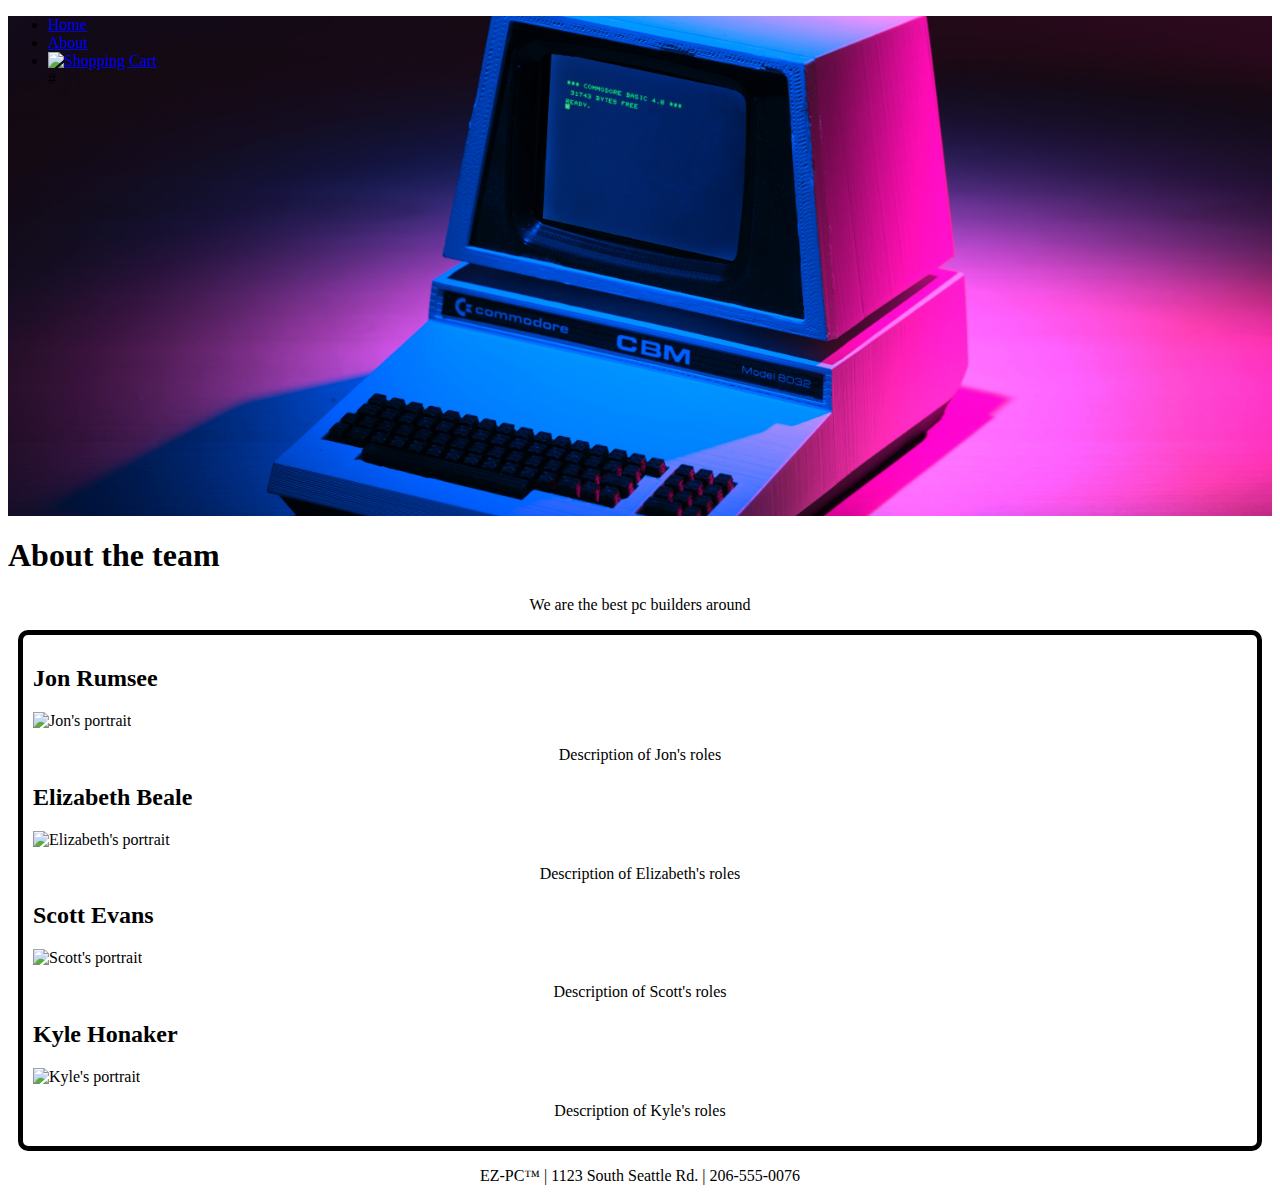
==== aboutUs.html @ 0cea836c "Merge branch 'aboutUsFramework' of https://github.com/It-s-not-a-bug-it-s-a-feature/EZ-PC-Shopper in" ====
<!DOCTYPE html>
<html lang="en">

<head>
  <meta charset="UTF-8">
  <meta http-equiv="X-UA-Compatible" content="IE=edge">
  <meta name="viewport" content="width=device-width, initial-scale=1.0">
  <link rel="stylesheet" href="css/style.css">
  <title>EZ PC | About us</title>
</head>

<body>
<!--Header-->
<header>
  <nav>
    <ul>
      <li><a href="#">Home</a></li>
      <li><a href="aboutUs.html">About</a></li>
      <li><a href="shopCart"><img src="#" alt="Shopping Cart"></a></li> <span>#</span>
    </ul>
  </nav>
</header>

<main>
  <h1>About the team</h1>
    <p>We are the best pc builders around</p>

    <section>
      <article>
        <h2>Jon Rumsee</h2>
          <img src="#" alt="Jon's portrait">
            <p>Description of Jon's roles</p>
      </article>

      <article>
        <h2>Elizabeth Beale</h2>
          <img src="#" alt="Elizabeth's portrait">
            <p>Description of Elizabeth's roles</p>
      </article>

      <article>
        <h2>Scott Evans</h2>
          <img src="#" alt="Scott's portrait">
            <p>Description of Scott's roles</p>
      </article>

      <article>
        <h2> Kyle Honaker</h2>
          <img src="#" alt="Kyle's portrait">
            <p>Description of Kyle's roles</p>
      </article>
    </section>
</main>

<!--Footer-->
<footer>
  <p>EZ-PC&#8482 | 1123 South Seattle Rd. | 206-555-0076 </p>
</footer>

</body>

</html>
---- css/style.css ----
header {
  background: url("/imgs/retro-comp.jpg") no-repeat center;
  background-size: cover;
  width: 100%;
  Height: 500px;
}

section {
  border: 5px solid black;
  border-radius: 10px;
  padding: 10px;
  margin: 10px;
}
div {
  font-family: 'Trebuchet MS', 'Lucida Sans Unicode', Arial, sans-serif;
  font-weight: bolder;
  font-size: 1.1em;
  color: black;
  padding: 4px;
  text-align: center;
}
div:hover {
  transform: translateX(-500px);
}
p {
  text-align: center;
}
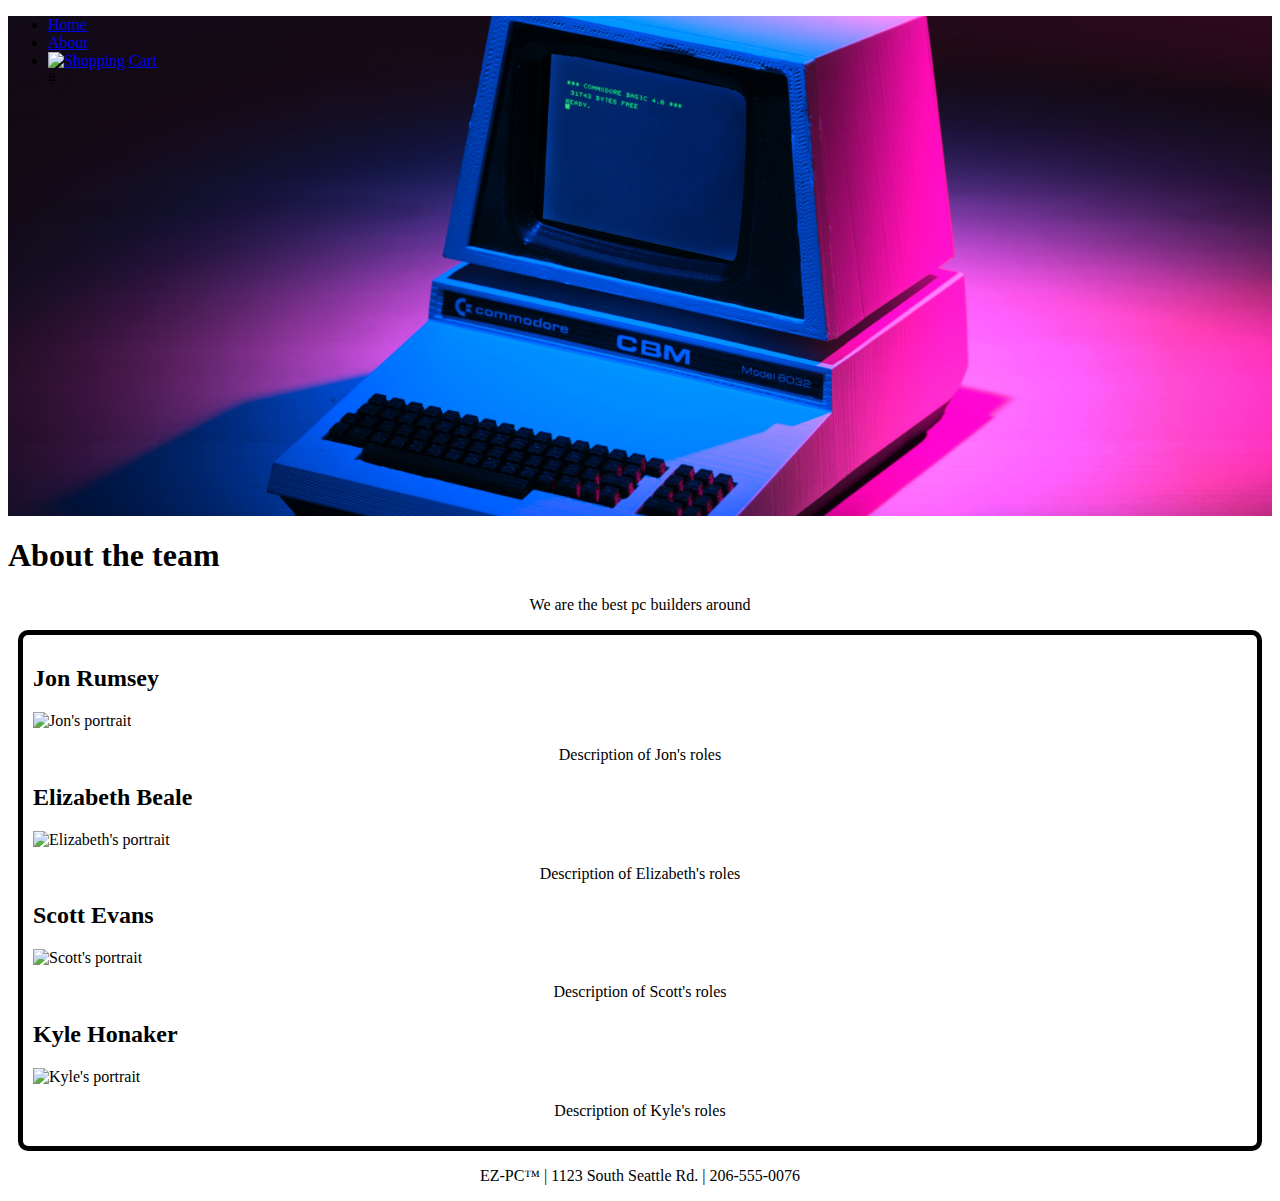
==== commit d7b3313f: "fixed lastname typo." ====
--- a/aboutUs.html
+++ b/aboutUs.html
@@ -27,7 +27,7 @@
 
     <section>
       <article>
-        <h2>Jon Rumsee</h2>
+        <h2>Jon Rumsey</h2>
           <img src="#" alt="Jon's portrait">
             <p>Description of Jon's roles</p>
       </article>
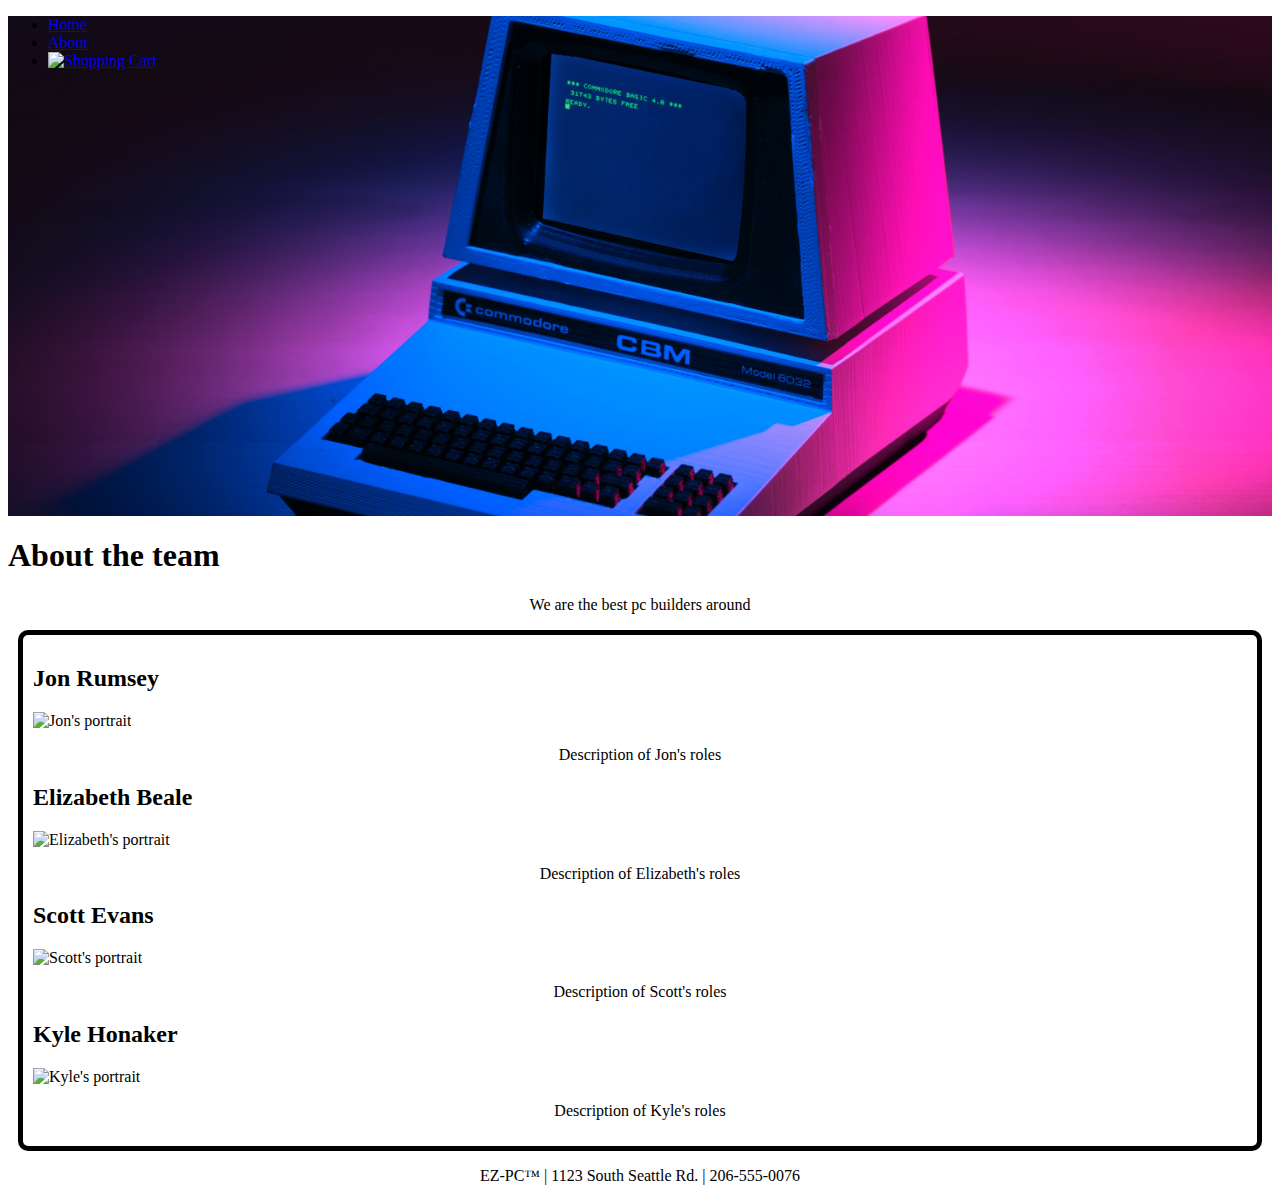
==== commit 1ca1e056: "Merge pull request #28 from It-s-not-a-bug-it-s-a-feature/aboutUsFramework" ====
--- a/aboutUs.html
+++ b/aboutUs.html
@@ -14,9 +14,9 @@
 <header>
   <nav>
     <ul>
-      <li><a href="#">Home</a></li>
-      <li><a href="aboutUs.html">About</a></li>
-      <li><a href="shopCart"><img src="#" alt="Shopping Cart"></a></li> <span>#</span>
+      <li><a href="index.html">Home</a></li>
+      <li><a href="#">About</a></li>
+      <li><a href="shopCart.html"><img src="" alt="Shopping Cart"></a></li>
     </ul>
   </nav>
 </header>
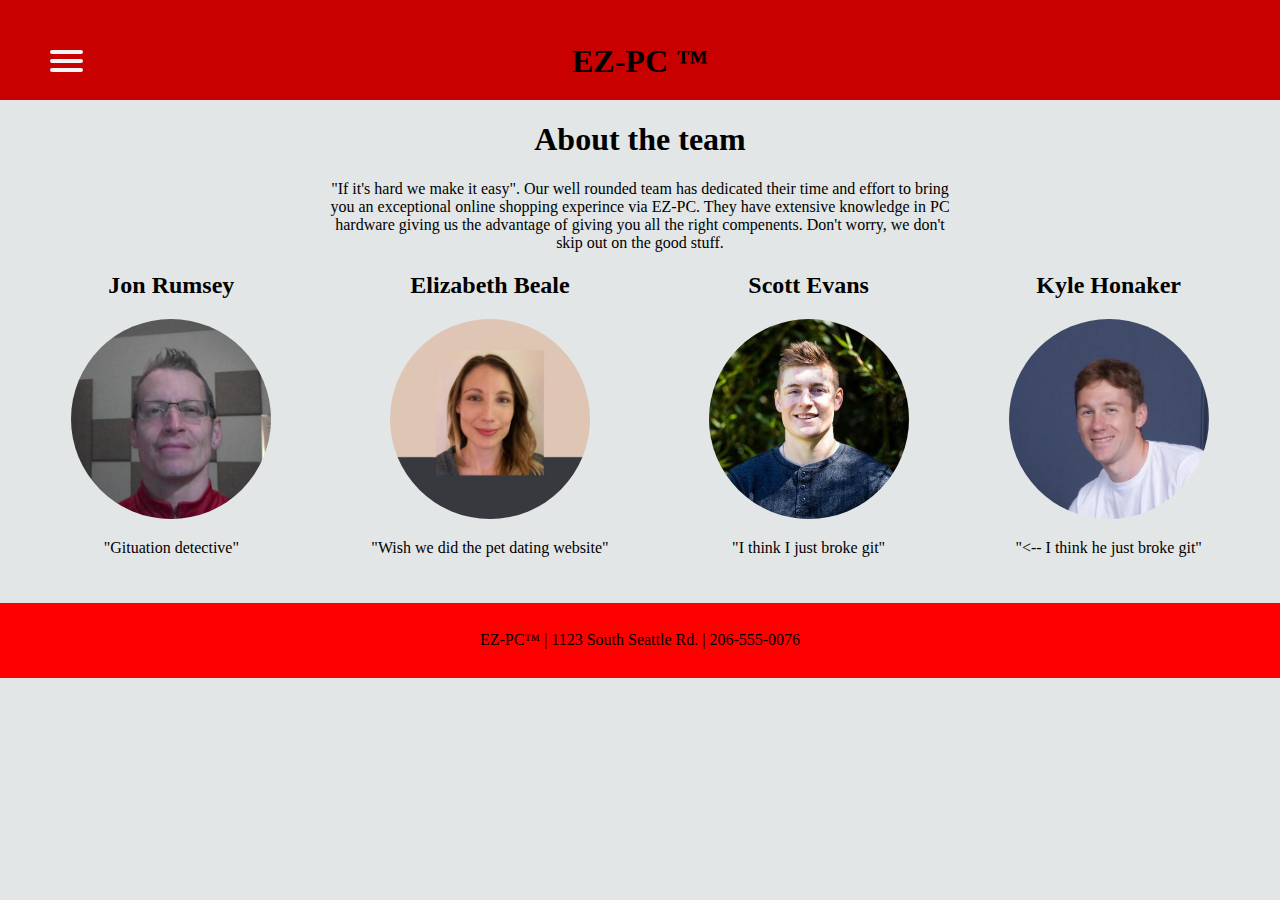
==== commit c1d1ef3c: "Added style to aboutUs, Build, and shopCart. Still needs help with colors. Added our faces to the im" ====
--- a/aboutUs.html
+++ b/aboutUs.html
@@ -11,43 +11,58 @@
 
 <body>
 <!--Header-->
-<header>
-  <nav>
-    <ul>
-      <li><a href="index.html">Home</a></li>
-      <li><a href="#">About</a></li>
-      <li><a href="shopCart.html"><img src="" alt="Shopping Cart"></a></li>
-    </ul>
+<header class="header">
+  <nav role="navigation">
+    <div id="menuToggle">
+      <input type="checkbox" />
+      <span></span>
+      <span></span>
+      <span></span>
+      <ul id="menu">
+        <a href="index.html">
+          <li>Home</li>
+        </a>
+        <a href="aboutUs.html">
+          <li>About</li>
+        </a>
+      </ul>
+    </div>
   </nav>
+
+  <h1 class="headerH1">EZ-PC &#8482</h1>
 </header>
 
 <main>
   <h1>About the team</h1>
-    <p>We are the best pc builders around</p>
+    <p id="about">"If it's hard we make it easy". Our well rounded team has dedicated their time and effort
+      to bring you an exceptional online shopping experince via EZ-PC. They have extensive knowledge
+       in PC hardware giving us the advantage of giving you all the right compenents. Don't worry, we 
+       don't skip out on the good stuff.
+    </p>
 
-    <section>
+    <section id="friends">
       <article>
         <h2>Jon Rumsey</h2>
-          <img src="#" alt="Jon's portrait">
-            <p>Description of Jon's roles</p>
+          <img src="imgs/jon.jpeg" alt="Jon's portrait" class="profile">
+            <p>"Gituation detective"</p>
       </article>
 
       <article>
         <h2>Elizabeth Beale</h2>
-          <img src="#" alt="Elizabeth's portrait">
-            <p>Description of Elizabeth's roles</p>
+          <img src="imgs/liz.jpeg" alt="Elizabeth's portrait" class="profile">
+            <p>"Wish we did the pet dating website"</p>
       </article>
 
       <article>
         <h2>Scott Evans</h2>
-          <img src="#" alt="Scott's portrait">
-            <p>Description of Scott's roles</p>
+          <img src="imgs/scott.jpeg" alt="Scott's portrait" class="profile">
+            <p>"I think I just broke git"</p>
       </article>
 
       <article>
         <h2> Kyle Honaker</h2>
-          <img src="#" alt="Kyle's portrait">
-            <p>Description of Kyle's roles</p>
+          <img src="imgs/kyle.jpeg" alt="Kyle's portrait" class="profile">
+            <p>"<-- I think he just broke git"</p>
       </article>
     </section>
 </main>
--- a/css/style.css
+++ b/css/style.css
@@ -1,28 +1,271 @@
 
-header {
-  background: url("/imgs/retro-comp.jpg") no-repeat center;
+body {
+margin: auto;
+padding: 0;
+background-color: rgb(227, 230, 230);
+text-align: center;
+}
+
+#heroImg {
+  background: url("../imgs/chip3.jpg") no-repeat center;
+  width: 100%; 
+  height: 500px;
   background-size: cover;
+  background-blend-mode: multiply;
+  
+}
+
+#headerH1 {
+  display: flex;
+  justify-content: center;
+  align-items: center;
+  letter-spacing: .5em;
+  font-family: 'Londrina Outline', cursive;
+  font-size: 6em;
+  line-height: 2em;
+  color: white;
+  text-emphasis: 900;
+}
+
+#pitchContent {
+  display: flex;
+  flex-direction: column;
+  align-items: center;
+  justify-content: center;
+}
+
+#pitchContent p {
+  width: 50%;
+}
+
+#categories {
+  display: flex;
+  flex-direction: row;
+  align-items: center;
+  justify-content: center;
+  gap: 50px;
+  margin-top: 30px;
+}
+
+#categories img {
+  width: 300px;
+  height: 300px;
+  border-radius: 50%;
+  object-fit: cover;
+}
+
+footer {
+  width: 100%; 
+  height: 75px;
+  background-color: red;
+  display: flex;
+  justify-content: center;
+  align-items: center;
+  margin-top: 30px;
+}
+
+/*********************** Hamburger Nav Style *****************************/
+
+#menuToggle {
+  display: block;
+  position: relative;
+  top: 50px;
+  left: 50px;
+  z-index: 1;
+  width: 10%;
+}
+
+#menuToggle a {
+  text-decoration: none;
+  color: #ffffff;
+  transition: color 0.3s ease;
+}
+
+#menuToggle input {
+  display: block;
+  width: 40px;
+  height: 32px;
+  position: absolute;
+  top: -7px;
+  left: -5px;
+  opacity: 0; 
+  z-index: 2; 
+}
+
+#menuToggle span {
+  display: block;
+  width: 33px;
+  height: 4px;
+  margin-bottom: 5px;
+  position: relative;
+  background: whitesmoke;
+  border-radius: 3px;
+  z-index: 1;
+}
+
+#menuToggle input:checked ~ span {
+  background: #fffcfc;
+}
+
+#menu {
+  position: absolute;
+  width: 300px;
+  margin: -100px 0 0 -50px;
+  padding: 50px;
+  padding-top: 125px;
+  background: #3f3e3e;
+  list-style-type: none;
+  opacity: 0.9;
+
+  transform-origin: 0% 0%;
+  transform: translate(-100%, 0);
+  
+  transition: transform 0.5s cubic-bezier(0.77,0.2,0.05,1.0);
+}
+
+#menu li {
+  padding: 10px 0;
+  font-size: 22px;
+}
+
+#menuToggle input:checked ~ ul {
+  transform: none;
+}
+
+.itemSelector {
+  display: grid;
+  grid-template-rows: 300px 300px ;
+  grid-template-columns: 300px 300px 300px;
+  margin: 80px;
+  gap: 100px;
+  
+}
+.items {
+  
+  border: 3px solid black;
+}
+
+#mainBuild {
+  display: flex;
+  align-items: center;
+  justify-content: center;
+}
+
+#shoppingCart {
+  color: white;
+  position: absolute;
+  top: 40px;
+  left: 0;
+}
+
+
+/*******************  table styles  *******************/
+
+.tableContents {
+  margin: auto;
+  width: 60%;
+  padding: 10px;
+}
+
+
+  th {
+    padding: 20px 20px;
+    background-color: rgb(0, 201, 0, 0.3);
+    border: 2px solid rgb(200, 0, 0, 0.3);
+  }
+  
+  td {
+    padding: 30px 30px;
+    background-color: rgb(0, 201, 0, 0.3);
+    border: 2px solid rgb(200, 0, 0, 0.3);
+    text-align: center;
+  }
+
+  #shop {
+    margin: 40px auto auto auto;
+  }
+
+/******************* build.html style *******************/
+.header {
   width: 100%;
-  Height: 500px;
-}
-
-section {
-  border: 5px solid black;
-  border-radius: 10px;
-  padding: 10px;
-  margin: 10px;
-}
-div {
-  font-family: 'Trebuchet MS', 'Lucida Sans Unicode', Arial, sans-serif;
-  font-weight: bolder;
-  font-size: 1.1em;
-  color: black;
-  padding: 4px;
+  height: 100px;
+  background-color: rgb(200, 0, 0);
+}
+
+.headerH1 {
+  display: flex;
+  justify-content: center;
+  align-items: center;
+}
+
+#instructions {
+  width: 50%;
   text-align: center;
-}
-div:hover {
-  transform: translateX(-500px);
-}
-p {
+  margin: auto;
+}
+
+.items {
+  position: relative;
+}
+
+.items img {
+  width: 100%;
+  height: 100%;
+  object-fit: cover;
+}
+
+/* Next & Previous Button */
+
+.caption {
+  position: absolute;
+  color: white;
+  font-size: 2em;
+  top: 0;
+  margin: auto;
+}
+
+.next {
+  right: 0;
+  border-radius: 3px 0 0 3px;
+}
+.prev, .next {
+  cursor: pointer;
+  position: absolute;
+  top: 50%;
+  width: auto;
+  padding: 16px;
+  margin-top: -22px;
+  color: white;
+  font-weight: bold;
+  font-size: 26px;
+  transition: 0.6s ease;
+  border-radius: 0 3px 3px 0;
+  user-select: none;
+}
+
+.prev:hover, .next:hover {
+  background-color: rgba(0,0,0,0.8);
+}
+
+
+/*********************    aboutUs.html style ******************/
+#friends {
+  display: flex;
+  flex-direction: row;
+  align-items: center;
+  justify-content: center;
+  gap: 100px;
+}
+
+.profile {
+  width: 200px;
+  height: 200px;
+  border-radius: 50%;
+  object-fit: cover;
+}
+
+#about {
+  width: 50%;
   text-align: center;
-}
+  margin: auto;
+}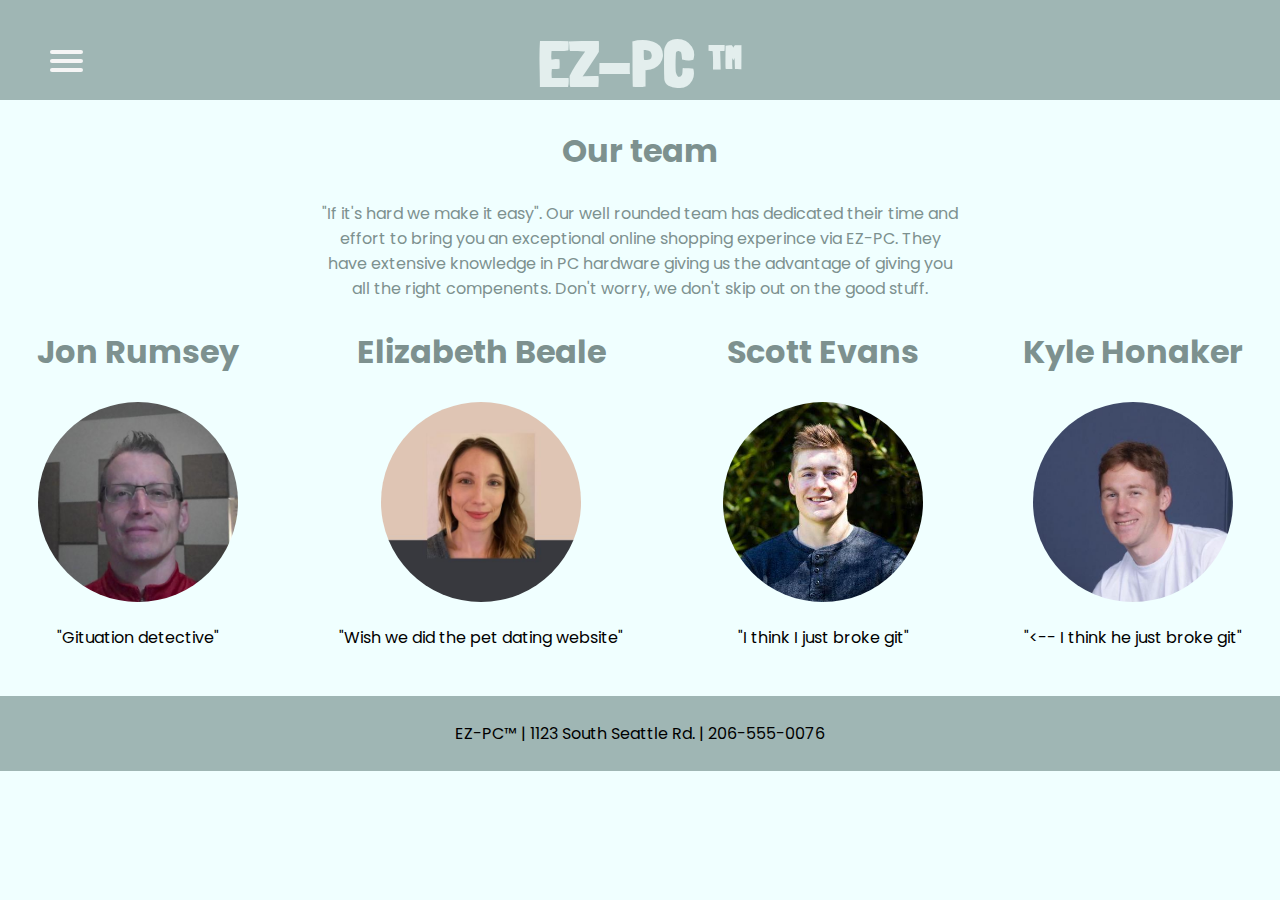
==== commit a2cd5e04: "styled table, imgs, font, margins, etc. and changed the home page pitch" ====
--- a/aboutUs.html
+++ b/aboutUs.html
@@ -6,6 +6,9 @@
   <meta http-equiv="X-UA-Compatible" content="IE=edge">
   <meta name="viewport" content="width=device-width, initial-scale=1.0">
   <link rel="stylesheet" href="css/style.css">
+  <link rel="preconnect" href="https://fonts.googleapis.com">
+<link rel="preconnect" href="https://fonts.gstatic.com" crossorigin>
+<link href="https://fonts.googleapis.com/css2?family=Bungee+Outline&family=Londrina+Outline&family=Londrina+Solid&family=Poppins:wght@200;400;500&family=Sigmar+One&family=Skranji&display=swap" rel="stylesheet">
   <title>EZ PC | About us</title>
 </head>
 
@@ -29,11 +32,11 @@
     </div>
   </nav>
 
-  <h1 class="headerH1">EZ-PC &#8482</h1>
+  <h1 class="otherH1">EZ-PC &#8482</h1>
 </header>
 
 <main>
-  <h1>About the team</h1>
+  <h2>Our team</h2>
     <p id="about">"If it's hard we make it easy". Our well rounded team has dedicated their time and effort
       to bring you an exceptional online shopping experince via EZ-PC. They have extensive knowledge
        in PC hardware giving us the advantage of giving you all the right compenents. Don't worry, we 
--- a/css/style.css
+++ b/css/style.css
@@ -2,16 +2,18 @@
 body {
 margin: auto;
 padding: 0;
-background-color: rgb(227, 230, 230);
+background-color: azure;
 text-align: center;
+font-family: 'Poppins', sans-serif;
 }
 
 #heroImg {
   background: url("../imgs/chip3.jpg") no-repeat center;
   width: 100%; 
-  height: 500px;
+  height: 350px;
   background-size: cover;
   background-blend-mode: multiply;
+  margin-bottom: 30px;
   
 }
 
@@ -19,12 +21,25 @@
   display: flex;
   justify-content: center;
   align-items: center;
-  letter-spacing: .5em;
-  font-family: 'Londrina Outline', cursive;
+  letter-spacing: .3em;
+  font-family: 'Skranji', cursive;
+  font-family: 'Londrina Solid', cursive;
   font-size: 6em;
   line-height: 2em;
   color: white;
-  text-emphasis: 900;
+  /* text-shadow: -8px 8px rgb(87, 130, 150); */
+}
+
+h1 > sup {
+  font-family: 'Poppins', sans-serif;
+  font-size: 20pt;
+  margin-bottom: 25px;
+  text-shadow: none;
+}
+
+.motto {
+  color: rgb(125, 145, 143);
+  margin: 0;
 }
 
 #pitchContent {
@@ -35,7 +50,32 @@
 }
 
 #pitchContent p {
-  width: 50%;
+  width: 60%;
+  padding: 20px;
+  color: rgb(125, 145, 143);
+}
+
+h2 {
+  color: rgb(125, 145, 143);
+  font-size: 2em;
+}
+
+h3 {
+  font-size: 1.7em;
+  margin: 0;
+  background-color: rgb(159, 182, 180);
+  /* font-family: 'Londrina Solid', cursive; */
+  letter-spacing: .2em;
+  line-height: 2em;
+  color: azure;
+}
+
+h4 {
+  font-size: 1.5em;
+  font-weight: 800;
+  /* font-family: 'Londrina Solid', cursive; */
+  color: rgb(159, 182, 180);
+  margin: 20px 0;
 }
 
 #categories {
@@ -44,20 +84,36 @@
   align-items: center;
   justify-content: center;
   gap: 50px;
-  margin-top: 30px;
+  margin-top: 50px;
 }
 
 #categories img {
-  width: 300px;
-  height: 300px;
+  width: 250px;
+  height: 250px;
   border-radius: 50%;
   object-fit: cover;
 }
+
+.overlay-a {
+  position: relative;
+}
+
+.overlay-text {
+  font-family: 'Londrina Solid', cursive;
+  font-weight: 900;
+  color: rgb(102, 111, 109);
+  font-size: 1.6em;
+  letter-spacing: .1em;
+}
+a:link {
+  text-decoration: none;
+}
+
 
 footer {
   width: 100%; 
   height: 75px;
-  background-color: red;
+  background-color: rgb(159, 182, 180);
   display: flex;
   justify-content: center;
   align-items: center;
@@ -141,7 +197,6 @@
   
 }
 .items {
-  
   border: 3px solid black;
 }
 
@@ -150,36 +205,34 @@
   align-items: center;
   justify-content: center;
 }
-
-#shoppingCart {
-  color: white;
-  position: absolute;
-  top: 40px;
-  left: 0;
-}
-
 
 /*******************  table styles  *******************/
 
 .tableContents {
   margin: auto;
   width: 60%;
-  padding: 10px;
-}
-
-
-  th {
-    padding: 20px 20px;
-    background-color: rgb(0, 201, 0, 0.3);
-    border: 2px solid rgb(200, 0, 0, 0.3);
-  }
-  
-  td {
-    padding: 30px 30px;
-    background-color: rgb(0, 201, 0, 0.3);
-    border: 2px solid rgb(200, 0, 0, 0.3);
-    text-align: center;
-  }
+  padding: 20px;
+  box-shadow: -10px 10px 5px rgba(3, 84, 119, 0.6);
+  color: rgb(38, 69, 101);
+  margin-bottom: 90px;
+  /* border-right: 6px solid rgb(157, 193, 174); */
+}
+
+th {
+  padding: 20px 20px;
+  background-color: rgb(132, 184, 153);
+  font-weight: 900;
+  color: rgb(75, 104, 117);
+  border-collapse: separate;
+}
+
+td {
+  padding: 30px;
+  background-color: rgb(177, 212, 212);
+  text-align: center;
+  border: 1px solid rgb(75, 112, 136);
+  padding: 20px;
+}
 
   #shop {
     margin: 40px auto auto auto;
@@ -189,19 +242,22 @@
 .header {
   width: 100%;
   height: 100px;
-  background-color: rgb(200, 0, 0);
-}
-
-.headerH1 {
-  display: flex;
-  justify-content: center;
-  align-items: center;
+  background-color: rgb(159, 182, 180);
+}
+
+.otherH1 {
+  font-family: 'Londrina Solid', cursive;
+  font-size: 4em;
+  display: inline;
+  color: rgb(227, 238, 237)
 }
 
 #instructions {
-  width: 50%;
+  width: 60%;
   text-align: center;
   margin: auto;
+  font-family: 'Poppins', sans-serif;
+  color: rgb(125, 145, 143)
 }
 
 .items {
@@ -268,4 +324,5 @@
   width: 50%;
   text-align: center;
   margin: auto;
+  color: rgb(125, 145, 143);
 }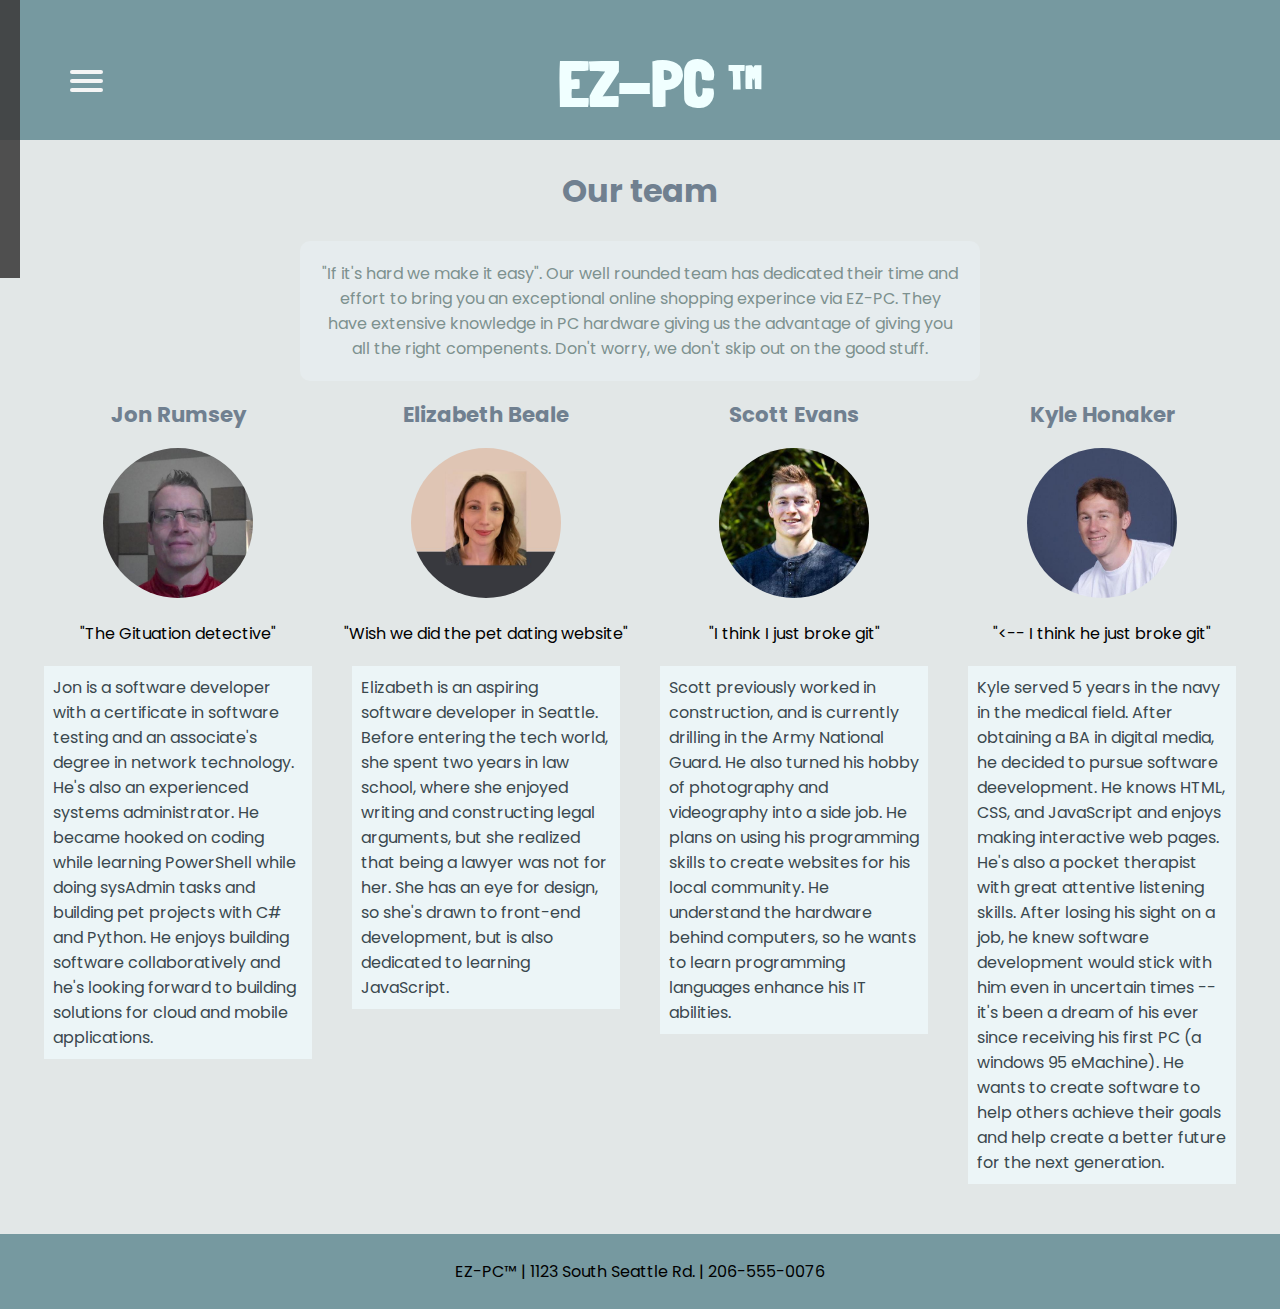
==== commit d39580d3: "about me descriptions" ====
--- a/aboutUs.html
+++ b/aboutUs.html
@@ -45,27 +45,31 @@
 
     <section id="friends">
       <article>
-        <h2>Jon Rumsey</h2>
+        <h2 class="about-profiles">Jon Rumsey</h2>
           <img src="imgs/jon.jpeg" alt="Jon's portrait" class="profile">
-            <p>"Gituation detective"</p>
+            <p>"The Gituation detective"</p>
+            <p class="write-ups">Jon is a software developer with a certificate in software testing and an associate's degree in network technology. He's also an experienced systems administrator. He became hooked on coding while learning PowerShell while doing sysAdmin tasks and building pet projects with C# and Python. He enjoys building software collaboratively and he's looking forward to building solutions for cloud and mobile applications.</p>
       </article>
 
       <article>
-        <h2>Elizabeth Beale</h2>
+        <h2 class="about-profiles">Elizabeth Beale</h2>
           <img src="imgs/liz.jpeg" alt="Elizabeth's portrait" class="profile">
             <p>"Wish we did the pet dating website"</p>
+            <p class="write-ups">Elizabeth is an aspiring software developer in Seattle. Before entering the tech world, she spent two years in law school, where she enjoyed writing and constructing legal arguments, but she realized that being a lawyer was not for her. She has an eye for design, so she's drawn to front-end development, but is also dedicated to learning JavaScript.</p>
       </article>
 
       <article>
-        <h2>Scott Evans</h2>
+        <h2 class="about-profiles">Scott Evans</h2>
           <img src="imgs/scott.jpeg" alt="Scott's portrait" class="profile">
             <p>"I think I just broke git"</p>
+            <p class="write-ups">Scott previously worked in construction, and is currently drilling in the Army National Guard. He also turned his hobby of photography and videography into a side job. He plans on using his programming skills to create websites for his local community. He understand the hardware behind computers, so he wants to learn programming languages enhance his IT abilities.</p>
       </article>
 
       <article>
-        <h2> Kyle Honaker</h2>
+        <h2 class="about-profiles"> Kyle Honaker</h2>
           <img src="imgs/kyle.jpeg" alt="Kyle's portrait" class="profile">
             <p>"<-- I think he just broke git"</p>
+            <p class="write-ups" >Kyle served 5 years in the navy in the medical field. After obtaining a BA in digital media, he decided to pursue software deevelopment. He knows HTML, CSS, and JavaScript and enjoys making interactive web pages. He's also a pocket therapist with great attentive listening skills. After losing his sight on a job, he knew software development would stick with him even in uncertain times -- it's been a dream of his ever since receiving his first PC (a windows 95 eMachine). He wants to create software to help others achieve their goals and help create a better future for the next generation.</p>
       </article>
     </section>
 </main>
--- a/css/style.css
+++ b/css/style.css
@@ -2,7 +2,7 @@
 body {
 margin: auto;
 padding: 0;
-background-color: azure;
+background-color: rgb(226, 231, 231);
 text-align: center;
 font-family: 'Poppins', sans-serif;
 }
@@ -22,7 +22,7 @@
   justify-content: center;
   align-items: center;
   letter-spacing: .3em;
-  font-family: 'Skranji', cursive;
+  /* font-family: 'Skranji', cursive; */
   font-family: 'Londrina Solid', cursive;
   font-size: 6em;
   line-height: 2em;
@@ -38,7 +38,7 @@
 }
 
 .motto {
-  color: rgb(125, 145, 143);
+  color: slategray;
   margin: 0;
 }
 
@@ -52,11 +52,13 @@
 #pitchContent p {
   width: 60%;
   padding: 20px;
-  color: rgb(125, 145, 143);
+  font-size: 14pt;
+  text-align: justify;
+  color: slategray;
 }
 
 h2 {
-  color: rgb(125, 145, 143);
+  color: slategray;
   font-size: 2em;
 }
 
@@ -64,17 +66,17 @@
   font-size: 1.7em;
   margin: 0;
   background-color: rgb(159, 182, 180);
-  /* font-family: 'Londrina Solid', cursive; */
   letter-spacing: .2em;
   line-height: 2em;
   color: azure;
+  padding: 10px;
 }
 
 h4 {
   font-size: 1.5em;
   font-weight: 800;
   /* font-family: 'Londrina Solid', cursive; */
-  color: rgb(159, 182, 180);
+  color: slategray;
   margin: 20px 0;
 }
 
@@ -113,7 +115,7 @@
 footer {
   width: 100%; 
   height: 75px;
-  background-color: rgb(159, 182, 180);
+  background-color: rgb(118, 153, 160);
   display: flex;
   justify-content: center;
   align-items: center;
@@ -212,23 +214,24 @@
   margin: auto;
   width: 60%;
   padding: 20px;
-  box-shadow: -10px 10px 5px rgba(3, 84, 119, 0.6);
+  box-shadow: -15px 15px rgb(148, 174, 179),
+  -30px 30px rgb(177, 194, 198),
+  -45px 45px rgb(203, 210, 212);
   color: rgb(38, 69, 101);
-  margin-bottom: 90px;
-  /* border-right: 6px solid rgb(157, 193, 174); */
+  margin-bottom: 100px;
+  border: 15px solid rgb(118, 153, 160);
 }
 
 th {
   padding: 20px 20px;
-  background-color: rgb(132, 184, 153);
+  background-color: rgb(118, 153, 160);
   font-weight: 900;
-  color: rgb(75, 104, 117);
-  border-collapse: separate;
+  color: azure;
 }
 
 td {
   padding: 30px;
-  background-color: rgb(177, 212, 212);
+  background-color: aliceblue;
   text-align: center;
   border: 1px solid rgb(75, 112, 136);
   padding: 20px;
@@ -242,14 +245,17 @@
 .header {
   width: 100%;
   height: 100px;
-  background-color: rgb(159, 182, 180);
+  background-color: rgb(118, 153, 160);
+  /* background-color: rgb(118, 153, 160); */
+  padding: 20px;
+  rgb(159, 182, 180);
 }
 
 .otherH1 {
   font-family: 'Londrina Solid', cursive;
   font-size: 4em;
   display: inline;
-  color: rgb(227, 238, 237)
+  color: azure;
 }
 
 #instructions {
@@ -257,7 +263,9 @@
   text-align: center;
   margin: auto;
   font-family: 'Poppins', sans-serif;
-  color: rgb(125, 145, 143)
+  color: slategray;
+  text-align: justify;
+  font-size: 14pt;
 }
 
 .items {
@@ -303,21 +311,73 @@
   background-color: rgba(0,0,0,0.8);
 }
 
+/* ***********Checkout Button*********** */
+
+.container {
+  display: flex;
+  align-items: center;
+  justify-content: center;
+  margin-top: 50px;
+}
+
+
+.btn-1 {
+  text-decoration: none;
+  padding: 20px 50px;
+  font-size: 1.25rem;
+  position: relative;
+  background: black;
+  color: white;
+  border-radius: 30px;
+  transition: transform .3 ease;
+}
+.btn-1::after, .btn-1::before {
+  content: "";
+  position: absolute;
+  opacity: 0.3;
+  background: black;
+  border-radius: inherit;
+  width: 100%;
+  height: 100%;
+  left: 0;
+  bottom: 0;
+  z-index: -1;
+  transition: transform 0.3s ease;
+}
+.btn-1:hover {
+  transform: translate(-12px, -12px)
+}
+.btn-1:hover::after {
+  transform: translate(-6px, 6px)
+}
+.btn-1:hover::before {
+  transform: translate(-12px, 12px)
+}
+
+
 
 /*********************    aboutUs.html style ******************/
 #friends {
   display: flex;
-  flex-direction: row;
-  align-items: center;
-  justify-content: center;
-  gap: 100px;
+  justify-content: center;
+  margin-right: 90px;
+  margin-left: 90px;
 }
 
 .profile {
-  width: 200px;
-  height: 200px;
+  width: 150px;
+  height: 150px;
   border-radius: 50%;
   object-fit: cover;
+}
+
+.write-ups {
+  text-align: left;
+  margin: 20px;
+  padding: 9px;
+  background-color: rgb(236, 245, 247);
+  width: 250px;
+  color: rgb(58, 72, 78);
 }
 
 #about {
@@ -325,4 +385,11 @@
   text-align: center;
   margin: auto;
   color: rgb(125, 145, 143);
+  background-color: rgb(230, 236, 238);
+  padding: 20px;
+  border-radius: 10px;
+}
+
+.about-profiles {
+  font-size: 16pt;
 }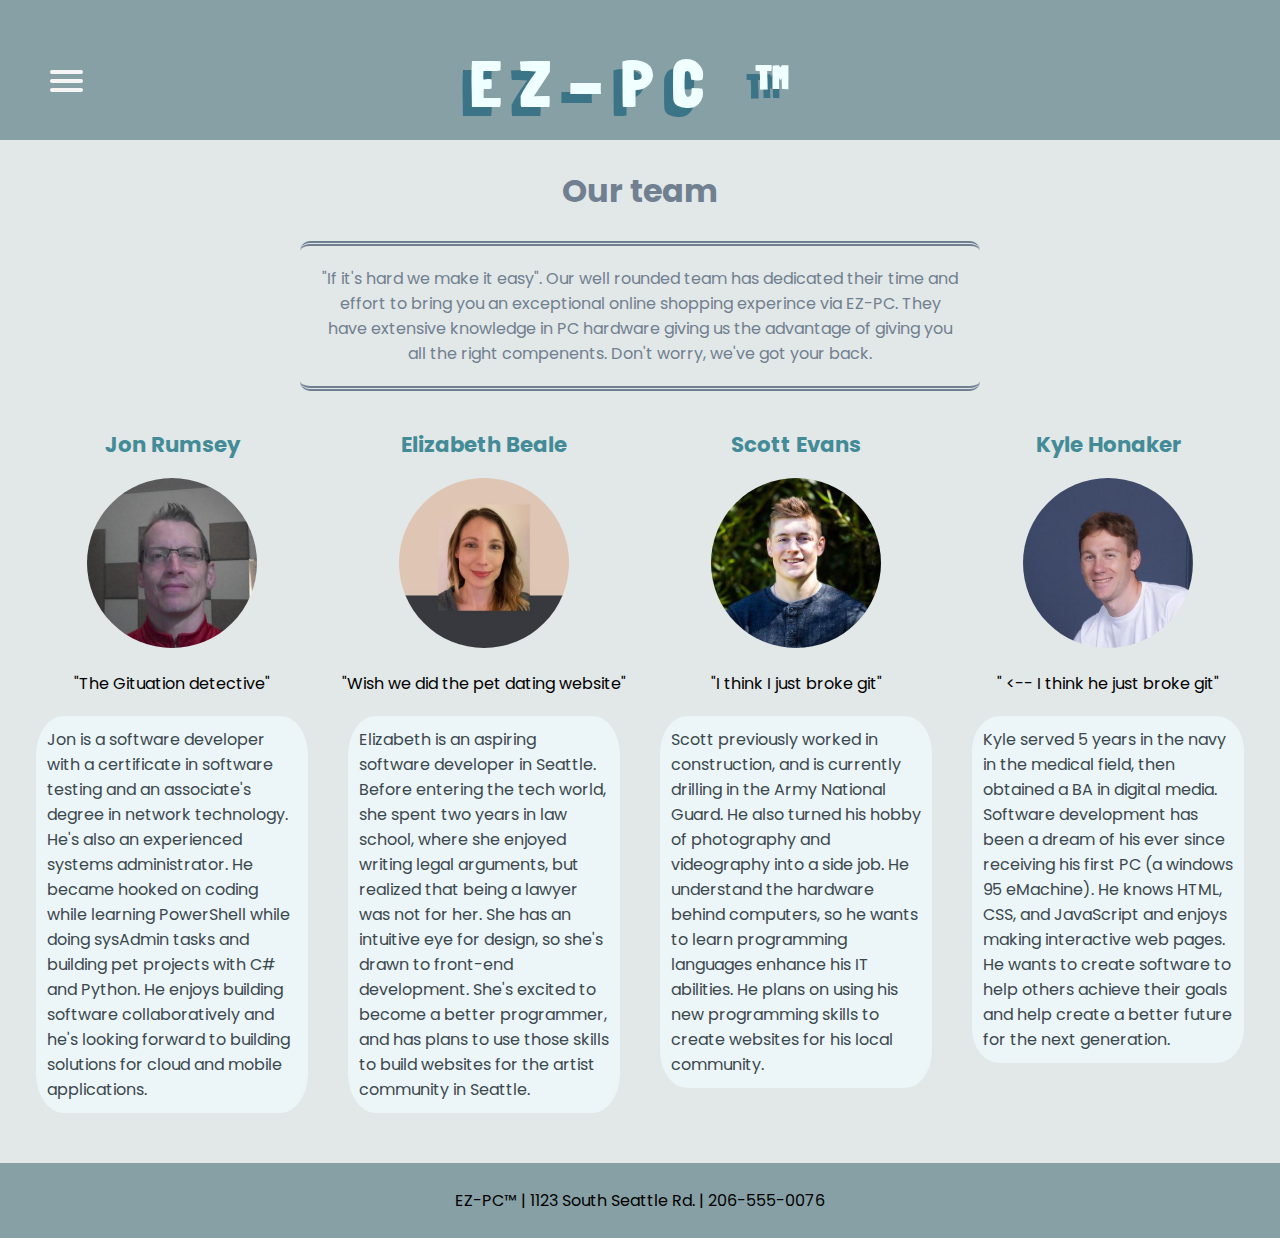
==== commit 9ea5760c: "Merge pull request #107 from It-s-not-a-bug-it-s-a-feature/working-branch" ====
--- a/aboutUs.html
+++ b/aboutUs.html
@@ -37,39 +37,36 @@
 
 <main>
   <h2>Our team</h2>
-    <p id="about">"If it's hard we make it easy". Our well rounded team has dedicated their time and effort
-      to bring you an exceptional online shopping experince via EZ-PC. They have extensive knowledge
-       in PC hardware giving us the advantage of giving you all the right compenents. Don't worry, we 
-       don't skip out on the good stuff.
+    <p id="about">"If it's hard we make it easy". Our well rounded team has dedicated their time and effort to bring you an exceptional online shopping experince via EZ-PC. They have extensive knowledge in PC hardware giving us the advantage of giving you all the right compenents. Don't worry, we've got your back.
     </p>
 
     <section id="friends">
       <article>
-        <h2 class="about-profiles">Jon Rumsey</h2>
+        <h2 class="about-names">Jon Rumsey</h2>
           <img src="imgs/jon.jpeg" alt="Jon's portrait" class="profile">
             <p>"The Gituation detective"</p>
-            <p class="write-ups">Jon is a software developer with a certificate in software testing and an associate's degree in network technology. He's also an experienced systems administrator. He became hooked on coding while learning PowerShell while doing sysAdmin tasks and building pet projects with C# and Python. He enjoys building software collaboratively and he's looking forward to building solutions for cloud and mobile applications.</p>
+            <p class="write-ups">Jon is a software developer with a certificate in software testing and an associate's degree in network technology. He&apos;s also an experienced systems administrator. He became hooked on coding while learning PowerShell while doing sysAdmin tasks and building pet projects with C&#35 and Python. He enjoys building software collaboratively and he&apos;s looking forward to building solutions for cloud and mobile applications.</p>
       </article>
 
       <article>
-        <h2 class="about-profiles">Elizabeth Beale</h2>
+        <h2 class="about-names">Elizabeth Beale</h2>
           <img src="imgs/liz.jpeg" alt="Elizabeth's portrait" class="profile">
             <p>"Wish we did the pet dating website"</p>
-            <p class="write-ups">Elizabeth is an aspiring software developer in Seattle. Before entering the tech world, she spent two years in law school, where she enjoyed writing and constructing legal arguments, but she realized that being a lawyer was not for her. She has an eye for design, so she's drawn to front-end development, but is also dedicated to learning JavaScript.</p>
+            <p class="write-ups">Elizabeth is an aspiring software developer in Seattle. Before entering the tech world, she spent two years in law school, where she enjoyed writing legal arguments, but realized that being a lawyer was not for her. She has an intuitive eye for design, so she&apos;s drawn to front-end development. She&apos;s excited to become a better programmer, and has plans to use those skills to build websites for the artist community in Seattle.</p>
       </article>
 
       <article>
-        <h2 class="about-profiles">Scott Evans</h2>
+        <h2 class="about-names">Scott Evans</h2>
           <img src="imgs/scott.jpeg" alt="Scott's portrait" class="profile">
             <p>"I think I just broke git"</p>
-            <p class="write-ups">Scott previously worked in construction, and is currently drilling in the Army National Guard. He also turned his hobby of photography and videography into a side job. He plans on using his programming skills to create websites for his local community. He understand the hardware behind computers, so he wants to learn programming languages enhance his IT abilities.</p>
+            <p class="write-ups">Scott previously worked in construction, and is currently drilling in the Army National Guard. He also turned his hobby of photography and videography into a side job. He understand the hardware behind computers, so he wants to learn programming languages enhance his IT abilities. He plans on using his new programming skills to create websites for his local community.</p>
       </article>
 
       <article>
-        <h2 class="about-profiles"> Kyle Honaker</h2>
+        <h2 class="about-names"> Kyle Honaker</h2>
           <img src="imgs/kyle.jpeg" alt="Kyle's portrait" class="profile">
-            <p>"<-- I think he just broke git"</p>
-            <p class="write-ups" >Kyle served 5 years in the navy in the medical field. After obtaining a BA in digital media, he decided to pursue software deevelopment. He knows HTML, CSS, and JavaScript and enjoys making interactive web pages. He's also a pocket therapist with great attentive listening skills. After losing his sight on a job, he knew software development would stick with him even in uncertain times -- it's been a dream of his ever since receiving his first PC (a windows 95 eMachine). He wants to create software to help others achieve their goals and help create a better future for the next generation.</p>
+            <p>"	&lt;-- I think he just broke git"</p>
+            <p class="write-ups" >Kyle served 5 years in the navy in the medical field, then obtained a BA in digital media. Software development has been a dream of his ever since receiving his first PC (a windows 95 eMachine). He knows HTML, CSS, and JavaScript and enjoys making interactive web pages.  He wants to create software to help others achieve their goals and help create a better future for the next generation.</p>
       </article>
     </section>
 </main>
--- a/css/style.css
+++ b/css/style.css
@@ -22,7 +22,6 @@
   justify-content: center;
   align-items: center;
   letter-spacing: .3em;
-  /* font-family: 'Skranji', cursive; */
   font-family: 'Londrina Solid', cursive;
   font-size: 6em;
   line-height: 2em;
@@ -103,8 +102,8 @@
 .overlay-text {
   font-family: 'Londrina Solid', cursive;
   font-weight: 900;
-  color: rgb(102, 111, 109);
-  font-size: 1.6em;
+  color: slategray;
+  font-size: 1.8em;
   letter-spacing: .1em;
 }
 a:link {
@@ -115,7 +114,7 @@
 footer {
   width: 100%; 
   height: 75px;
-  background-color: rgb(118, 153, 160);
+  background-color: rgb(135, 160, 165);
   display: flex;
   justify-content: center;
   align-items: center;
@@ -245,17 +244,17 @@
 .header {
   width: 100%;
   height: 100px;
-  background-color: rgb(118, 153, 160);
-  /* background-color: rgb(118, 153, 160); */
-  padding: 20px;
-  rgb(159, 182, 180);
+  background-color: rgb(135, 160, 165);
+  padding: 20px 0 20px 0;
 }
 
 .otherH1 {
   font-family: 'Londrina Solid', cursive;
+  letter-spacing: .3em;
   font-size: 4em;
   display: inline;
   color: azure;
+  text-shadow: -9px 9px rgb(60, 116, 135);
 }
 
 #instructions {
@@ -365,8 +364,8 @@
 }
 
 .profile {
-  width: 150px;
-  height: 150px;
+  width: 170px;
+  height: 170px;
   border-radius: 50%;
   object-fit: cover;
 }
@@ -374,22 +373,28 @@
 .write-ups {
   text-align: left;
   margin: 20px;
-  padding: 9px;
+  padding: 11px;
   background-color: rgb(236, 245, 247);
   width: 250px;
   color: rgb(58, 72, 78);
+  border-radius: 10%;
 }
 
 #about {
   width: 50%;
   text-align: center;
   margin: auto;
-  color: rgb(125, 145, 143);
-  background-color: rgb(230, 236, 238);
+  color: slategray;
   padding: 20px;
   border-radius: 10px;
-}
-
-.about-profiles {
+  font-size: 12pt;
+  border-top: 5px double slategray;
+  border-bottom: 5px double slategray;
+  margin-bottom: 20px;
+
+}
+
+.about-names {
   font-size: 16pt;
+  color: rgb(67, 139, 151);
 }